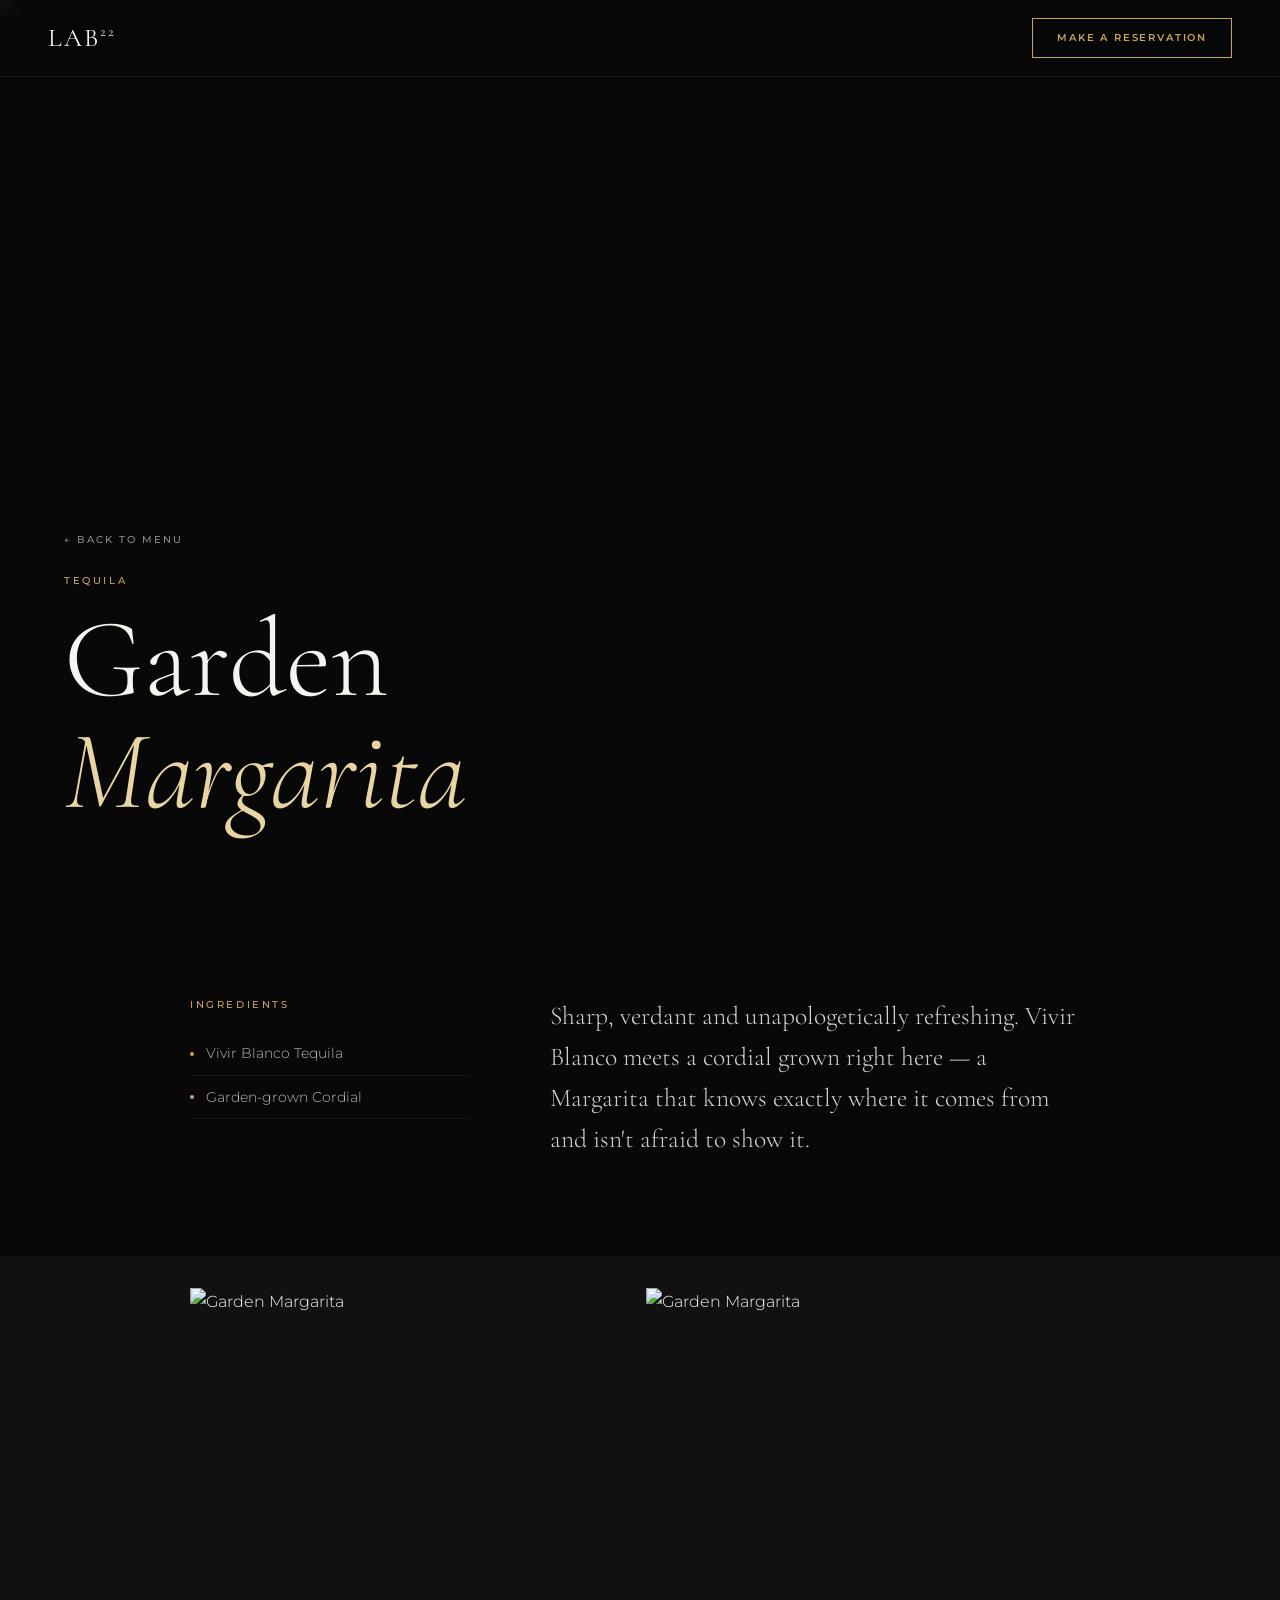
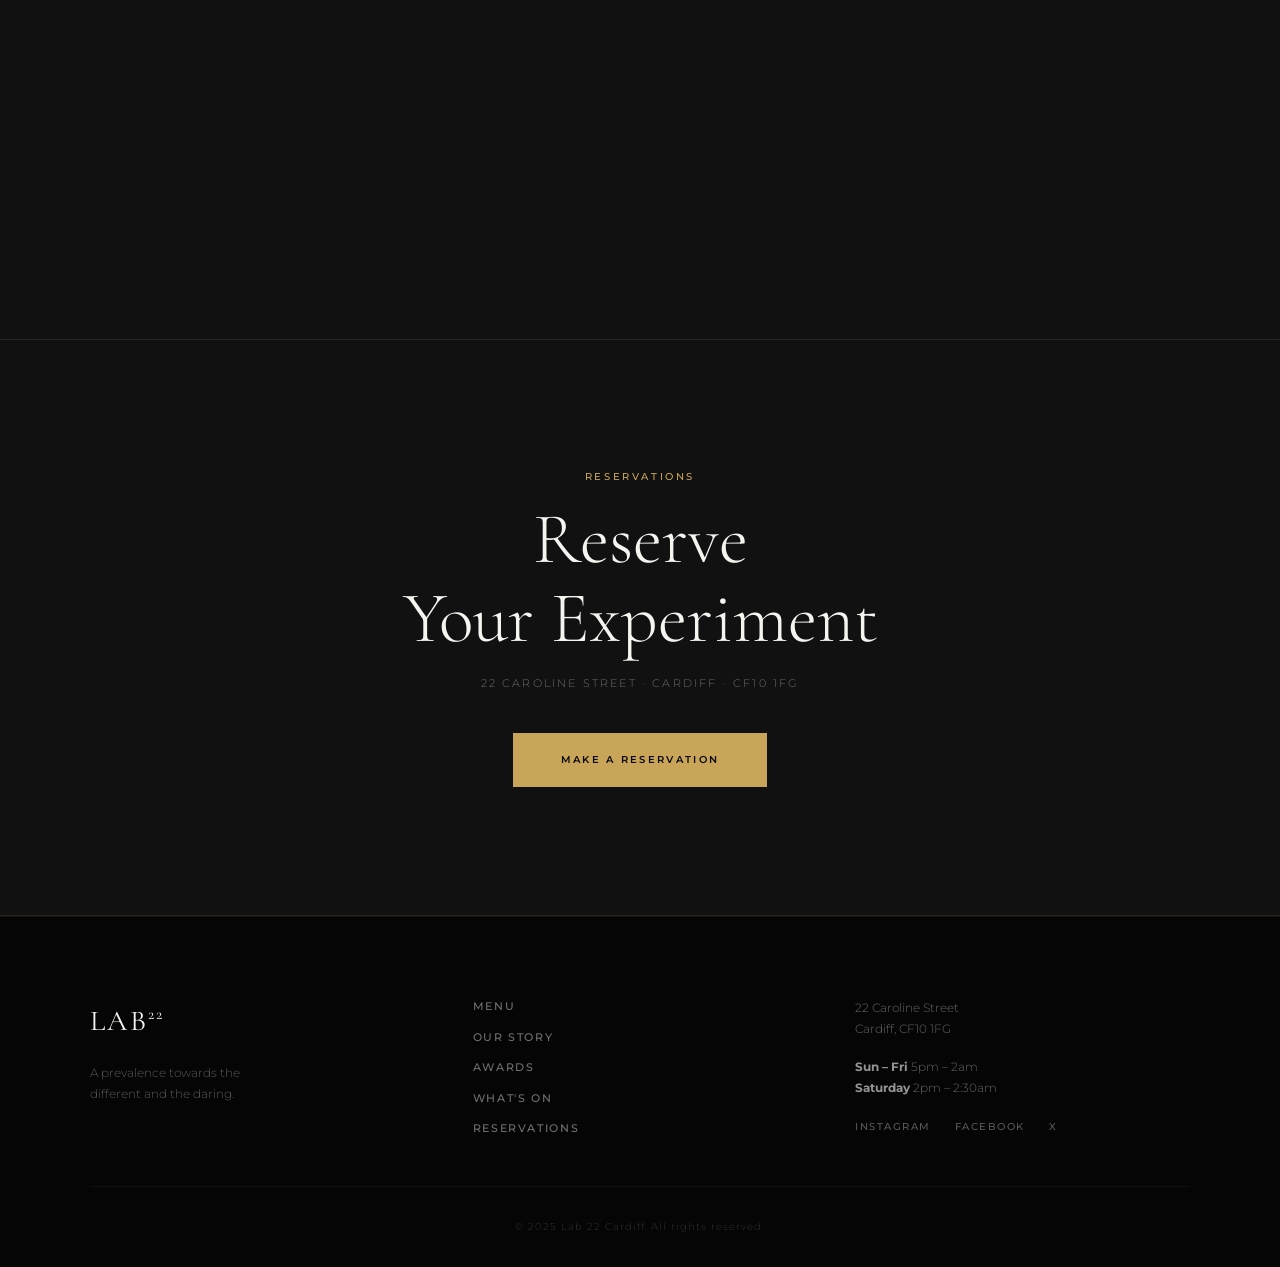
==== cocktails/garden-margarita.html @ 40f76f2b "Add real cocktail content, detail pages, and tighten hero nav - Replace placeholder cocktail cards w" ====
<!DOCTYPE html>
<html lang="en">
<head>
  <meta charset="UTF-8">
  <meta name="viewport" content="width=device-width, initial-scale=1.0">
  <title>Garden Margarita — Lab 22 Cardiff</title>
  <link rel="preconnect" href="https://fonts.googleapis.com">
  <link rel="preconnect" href="https://fonts.gstatic.com" crossorigin>
  <link href="https://fonts.googleapis.com/css2?family=Cormorant+Garamond:ital,wght@0,300;0,400;0,500;0,600;1,300;1,400&family=Montserrat:wght@200;300;400;500;600&display=swap" rel="stylesheet">
  <link rel="stylesheet" href="../css/styles.css">
  <style>
    /* ---- Cocktail detail page styles ---- */
    .cocktail-hero {
      position: relative;
      height: 100svh;
      min-height: 560px;
      overflow: hidden;
      display: flex;
      align-items: flex-end;
    }
    .cocktail-hero-img {
      position: absolute;
      inset: 0;
    }
    .cocktail-hero-img img {
      width: 100%;
      height: 100%;
      object-fit: cover;
      display: block;
    }
    .cocktail-hero-overlay {
      position: absolute;
      inset: 0;
      background: linear-gradient(
        to bottom,
        rgba(8,8,8,0.35) 0%,
        rgba(8,8,8,0.25) 40%,
        rgba(8,8,8,0.8) 100%
      );
      z-index: 1;
    }
    .cocktail-hero-content {
      position: relative;
      z-index: 2;
      padding: 0 1.5rem 7vh;
      width: 100%;
    }
    .back-link {
      display: inline-flex;
      align-items: center;
      gap: 0.5rem;
      font-family: var(--font-sans);
      font-size: 0.62rem;
      font-weight: 500;
      letter-spacing: 0.2em;
      text-transform: uppercase;
      color: rgba(245,245,240,0.55);
      margin-bottom: 1.5rem;
      transition: color 0.3s ease;
    }
    .back-link:hover { color: var(--gold); }
    .cocktail-hero-title {
      font-family: var(--font-serif);
      font-size: clamp(3rem, 10vw, 7rem);
      font-weight: 300;
      line-height: 1.0;
      color: var(--white);
    }
    .cocktail-hero-title em {
      font-style: italic;
      color: var(--gold-light);
    }

    /* ---- Body ---- */
    .cocktail-body {
      background: var(--black);
      padding: 4rem 1.5rem;
    }
    .cocktail-body-inner {
      max-width: 900px;
      margin: 0 auto;
      display: grid;
      grid-template-columns: 1fr;
      gap: 3rem;
    }
    .cocktail-ingredients ul {
      list-style: none;
      margin-top: 1.2rem;
    }
    .cocktail-ingredients li {
      font-family: var(--font-sans);
      font-size: 0.85rem;
      font-weight: 300;
      color: rgba(245,245,240,0.75);
      padding: 0.6rem 0;
      border-bottom: 1px solid rgba(201,165,90,0.1);
      display: flex;
      align-items: center;
      gap: 0.75rem;
    }
    .cocktail-ingredients li::before {
      content: '';
      display: block;
      width: 4px;
      height: 4px;
      background: var(--gold);
      border-radius: 50%;
      flex-shrink: 0;
    }
    .cocktail-description p {
      font-family: var(--font-serif);
      font-size: clamp(1.2rem, 3vw, 1.6rem);
      font-weight: 300;
      line-height: 1.6;
      color: rgba(245,245,240,0.85);
    }

    /* ---- Gallery ---- */
    .cocktail-gallery {
      background: var(--deep);
      padding: 2rem 1.5rem 4rem;
    }
    .gallery-grid {
      display: grid;
      grid-template-columns: repeat(2, 1fr);
      gap: 0.75rem;
      max-width: 900px;
      margin: 0 auto;
    }
    .gallery-grid img {
      width: 100%;
      aspect-ratio: 4/5;
      object-fit: cover;
      display: block;
    }

    @media (min-width: 768px) {
      .cocktail-hero-content { padding: 0 4rem 8vh; }
      .cocktail-body { padding: 6rem 4rem; }
      .cocktail-body-inner {
        grid-template-columns: 280px 1fr;
        gap: 5rem;
        align-items: start;
      }
      .cocktail-gallery { padding: 2rem 4rem 6rem; }
      .gallery-grid { grid-template-columns: repeat(2, 1fr); }
    }
  </style>
</head>
<body>

  <!-- HEADER -->
  <header class="site-header scrolled" id="site-header">
    <a href="/" class="header-logo" aria-label="Lab 22 Home">
      <span class="logo-text">LAB<sup>22</sup></span>
    </a>
    <a href="/#reservations" class="btn-reservation">Make a Reservation</a>
  </header>

  <!-- COCKTAIL HERO -->
  <section class="cocktail-hero">
    <div class="cocktail-hero-img">
      <img src="https://res.cloudinary.com/duxn1mxq5/image/upload/v1781178315/Screenshot_2026-06-11_124118_uqlfzp.png" alt="Garden Margarita">
    </div>
    <div class="cocktail-hero-overlay"></div>
    <div class="cocktail-hero-content">
      <a href="/" class="back-link">← Back to Menu</a>
      <p class="section-eyebrow">Tequila</p>
      <h1 class="cocktail-hero-title">Garden<br><em>Margarita</em></h1>
    </div>
  </section>

  <!-- COCKTAIL BODY -->
  <section class="cocktail-body">
    <div class="cocktail-body-inner">
      <div class="cocktail-ingredients" data-reveal>
        <p class="section-eyebrow">Ingredients</p>
        <ul>
          <li>Vivir Blanco Tequila</li>
          <li>Garden-grown Cordial</li>
        </ul>
      </div>
      <div class="cocktail-description" data-reveal>
        <p>Sharp, verdant and unapologetically refreshing. Vivir Blanco meets a cordial grown right here — a Margarita that knows exactly where it comes from and isn't afraid to show it.</p>
      </div>
    </div>
  </section>

  <!-- GALLERY -->
  <section class="cocktail-gallery">
    <div class="gallery-grid">
      <img src="https://res.cloudinary.com/duxn1mxq5/image/upload/v1781177519/Screenshot_2026-06-11_122913_gbloej.png" alt="Garden Margarita" loading="lazy">
      <img src="https://res.cloudinary.com/duxn1mxq5/image/upload/v1781178315/Screenshot_2026-06-11_124118_uqlfzp.png" alt="Garden Margarita" loading="lazy">
    </div>
  </section>

  <!-- RESERVATION CTA -->
  <section class="reservation-section" id="reservations">
    <div class="reservation-content" data-reveal>
      <p class="section-eyebrow">Reservations</p>
      <h2 class="section-title">Reserve<br>Your Experiment</h2>
      <p class="reservation-address">22 Caroline Street · Cardiff · CF10 1FG</p>
      <a href="https://www.lab22cardiff.com/contact/" class="btn-gold btn-large" target="_blank" rel="noopener">Make a Reservation</a>
    </div>
  </section>

  <!-- FOOTER -->
  <footer class="site-footer">
    <div class="footer-inner">
      <div class="footer-brand">
        <span class="logo-text footer-logo">LAB<sup>22</sup></span>
        <p>A prevalence towards the<br>different and the daring.</p>
      </div>
      <nav class="footer-links" aria-label="Footer navigation">
        <a href="/#cocktails">Menu</a>
        <a href="/#story">Our Story</a>
        <a href="/#awards">Awards</a>
        <a href="/#whats-on">What's On</a>
        <a href="/#reservations">Reservations</a>
      </nav>
      <div class="footer-info">
        <address>22 Caroline Street<br>Cardiff, CF10 1FG</address>
        <p class="footer-hours">
          <strong>Sun – Fri</strong> 5pm – 2am<br>
          <strong>Saturday</strong> 2pm – 2:30am
        </p>
        <div class="footer-social">
          <a href="https://www.instagram.com/lab22cardiff/" target="_blank" rel="noopener">Instagram</a>
          <a href="#" target="_blank" rel="noopener">Facebook</a>
          <a href="#" target="_blank" rel="noopener">X</a>
        </div>
      </div>
    </div>
    <div class="footer-bottom">
      <p>© 2025 Lab 22 Cardiff. All rights reserved.</p>
    </div>
  </footer>

  <script>
    // Scroll reveal
    (function() {
      const els = document.querySelectorAll('[data-reveal]');
      if (!window.IntersectionObserver) { els.forEach(el => el.classList.add('revealed')); return; }
      const obs = new IntersectionObserver(entries => {
        entries.forEach(e => { if (e.isIntersecting) { e.target.classList.add('revealed'); obs.unobserve(e.target); } });
      }, { threshold: 0.1, rootMargin: '0px 0px -40px 0px' });
      els.forEach(el => obs.observe(el));
    }());
  </script>
</body>
</html>
---- css/styles.css ----
/* ================================================
   LAB 22 — STYLESHEET  (mobile-first)
   Breakpoints: 480px | 768px | 1024px | 1280px
   ================================================ */

/* --- Custom properties --- */
:root {
  --black:       #080808;
  --deep:        #111111;
  --gold:        #c9a55a;
  --gold-light:  #e8d5a3;
  --gold-dark:   #8a6d2f;
  --white:       #f5f5f0;

  --accent-1: #e8a87c;
  --accent-2: #7ec8a0;
  --accent-3: #a8c4e0;
  --accent-4: #d4a0c8;

  --font-serif: 'Cormorant Garamond', Georgia, serif;
  --font-sans:  'Montserrat', sans-serif;

  --ease: 0.4s ease;
}

/* --- Reset --- */
*, *::before, *::after { box-sizing: border-box; margin: 0; padding: 0; }
html { scroll-behavior: smooth; -webkit-text-size-adjust: 100%; }
body {
  background: var(--black);
  color: var(--white);
  font-family: var(--font-sans);
  font-weight: 300;
  line-height: 1.7;
  overflow-x: hidden;
}
a  { text-decoration: none; color: inherit; }
img { max-width: 100%; display: block; }
address { font-style: normal; }
sup { font-size: 0.55em; vertical-align: super; }

/* ------------------------------------------------
   SHARED TYPOGRAPHY
   ------------------------------------------------ */
.section-eyebrow {
  font-family: var(--font-sans);
  font-size: 0.65rem;
  font-weight: 500;
  letter-spacing: 0.25em;
  text-transform: uppercase;
  color: var(--gold);
  margin-bottom: 0.9rem;
}

.section-title {
  font-family: var(--font-serif);
  font-size: clamp(2.2rem, 8vw, 4.5rem);
  font-weight: 300;
  line-height: 1.1;
  margin-bottom: 1.25rem;
}
.section-title em { font-style: italic; color: var(--gold-light); }

.section-sub {
  font-size: 0.88rem;
  color: rgba(245,245,240,0.65);
  line-height: 1.7;
  max-width: 460px;
}

/* ------------------------------------------------
   BUTTONS
   ------------------------------------------------ */
.btn-gold {
  display: inline-block;
  background: var(--gold);
  color: var(--black);
  font-family: var(--font-sans);
  font-size: 0.65rem;
  font-weight: 600;
  letter-spacing: 0.22em;
  text-transform: uppercase;
  padding: 1rem 2.2rem;
  transition: background var(--ease), transform 0.2s ease;
  -webkit-tap-highlight-color: transparent;
}
.btn-gold:hover, .btn-gold:focus-visible {
  background: var(--gold-light);
  transform: translateY(-2px);
}
.btn-gold.btn-large { padding: 1.15rem 3rem; }

.btn-outline {
  display: inline-block;
  border: 1px solid var(--gold);
  color: var(--gold);
  font-family: var(--font-sans);
  font-size: 0.65rem;
  font-weight: 500;
  letter-spacing: 0.22em;
  text-transform: uppercase;
  padding: 0.9rem 2rem;
  transition: background var(--ease), color var(--ease);
  -webkit-tap-highlight-color: transparent;
}
.btn-outline:hover, .btn-outline:focus-visible {
  background: var(--gold);
  color: var(--black);
}

/* ------------------------------------------------
   PLACEHOLDER IMAGES
   ------------------------------------------------ */
.img-placeholder {
  width: 100%;
  height: 100%;
  background: linear-gradient(135deg, #1a1a1a 0%, #0d0d0d 50%, #1c1510 100%);
  display: flex;
  flex-direction: column;
  align-items: center;
  justify-content: center;
  border: 1px solid rgba(201,165,90,0.12);
  position: relative;
  overflow: hidden;
}
.img-placeholder::before {
  content: '';
  position: absolute;
  inset: 0;
  background:
    repeating-linear-gradient(0deg, transparent, transparent 39px,
      rgba(201,165,90,0.04) 39px, rgba(201,165,90,0.04) 40px),
    repeating-linear-gradient(90deg, transparent, transparent 39px,
      rgba(201,165,90,0.04) 39px, rgba(201,165,90,0.04) 40px);
}
.img-label {
  font-family: var(--font-sans);
  font-size: 0.7rem;
  font-weight: 600;
  letter-spacing: 0.3em;
  color: var(--gold);
  opacity: 0.55;
  position: relative;
  z-index: 1;
}
.img-spec {
  font-family: var(--font-sans);
  font-size: 0.58rem;
  letter-spacing: 0.15em;
  color: rgba(201,165,90,0.35);
  margin-top: 0.35rem;
  position: relative;
  z-index: 1;
}

/* ================================================
   HEADER
   ================================================ */
.site-header {
  position: fixed;
  top: 0; left: 0; right: 0;
  z-index: 200;
  display: flex;
  align-items: center;
  justify-content: space-between;
  padding: 1.1rem 1.25rem;
  transition: background var(--ease), padding var(--ease), backdrop-filter var(--ease);
}
.site-header.scrolled {
  background: rgba(8,8,8,0.94);
  backdrop-filter: blur(12px);
  -webkit-backdrop-filter: blur(12px);
  padding: 0.85rem 1.25rem;
  border-bottom: 1px solid rgba(201,165,90,0.1);
}

.logo-text {
  font-family: var(--font-serif);
  font-size: 1.35rem;
  font-weight: 400;
  letter-spacing: 0.08em;
  color: var(--white);
  transition: color var(--ease);
}
.header-logo:hover .logo-text,
.header-logo:focus-visible .logo-text { color: var(--gold); }

.btn-reservation {
  font-family: var(--font-sans);
  font-size: 0.58rem;
  font-weight: 600;
  letter-spacing: 0.18em;
  text-transform: uppercase;
  color: var(--gold);
  border: 1px solid var(--gold);
  padding: 0.55rem 1rem;
  transition: background var(--ease), color var(--ease);
  white-space: nowrap;
  -webkit-tap-highlight-color: transparent;
}
.btn-reservation:hover, .btn-reservation:focus-visible {
  background: var(--gold);
  color: var(--black);
}

@media (min-width: 768px) {
  .site-header { padding: 1.5rem 3rem; }
  .site-header.scrolled { padding: 1rem 3rem; }
  .logo-text { font-size: 1.6rem; }
  .btn-reservation { font-size: 0.63rem; padding: 0.65rem 1.5rem; }
}

/* ================================================
   HERO
   ================================================ */
.hero {
  position: relative;
  width: 100%;
  height: 100svh; /* small viewport height — better on mobile */
  min-height: 580px;
  overflow: hidden;
  display: flex;
  align-items: flex-end;
  justify-content: center;
}

/* --- Slides --- */
.hero-slides {
  position: absolute;
  inset: 0;
}
.hero-slide {
  position: absolute;
  inset: 0;
  opacity: 0;
  transition: opacity 1.5s ease;
}
.hero-slide.active { opacity: 1; }
.hero-slide .img-placeholder { height: 100%; border: none; }

/* --- Overlay --- */
.hero-overlay {
  position: absolute;
  inset: 0;
  background: linear-gradient(
    to bottom,
    rgba(8,8,8,0.15) 0%,
    rgba(8,8,8,0.3)  35%,
    rgba(8,8,8,0.72) 100%
  );
  z-index: 2;
}

/* --- Floating nav --- */
.hero-nav {
  position: absolute;
  inset: 0;
  z-index: 10;
}
.hero-nav-item {
  position: absolute;
  font-family: var(--font-sans);
  font-size: 0.6rem;
  font-weight: 600;
  letter-spacing: 0.28em;
  text-transform: uppercase;
  color: var(--white);
  cursor: pointer;
  transition: color var(--ease);
  /* tap zone */
  padding: 0.6rem 0.4rem;
  -webkit-tap-highlight-color: transparent;
}
.hero-nav-item:hover,
.hero-nav-item:focus-visible { color: var(--gold); outline: none; }

/* Mobile: clustered near top, below header */
#nav-menu    { top: 16%; left: 8%;  animation: hero-pulse 3.2s ease-in-out infinite 0s;   }
#nav-story   { top: 13%; left: 42%; animation: hero-pulse 4.1s ease-in-out infinite 0.8s; }
#nav-awards  { top: 20%; left: 63%; animation: hero-pulse 3.7s ease-in-out infinite 1.6s; }
#nav-whatson { top: 23%; left: 24%; animation: hero-pulse 4.5s ease-in-out infinite 0.4s; }

@media (min-width: 768px) {
  .hero-nav-item { font-size: 0.65rem; letter-spacing: 0.3em; }
  #nav-menu    { top: 17%; left: 16%; }
  #nav-story   { top: 13%; left: 34%; }
  #nav-awards  { top: 18%; left: 54%; }
  #nav-whatson { top: 22%; left: 70%; }
}

@keyframes hero-pulse {
  0%, 100% {
    transform: scale(1) translateY(0);
    opacity: 0.72;
    text-shadow: none;
  }
  50% {
    transform: scale(1.1) translateY(-3px);
    opacity: 1;
    text-shadow: 0 0 18px rgba(201,165,90,0.55);
  }
}

/* --- Hero content --- */
.hero-content {
  position: relative;
  z-index: 10;
  text-align: center;
  padding: 0 1.5rem 10vh;
  max-width: 720px;
  width: 100%;
}
.hero-eyebrow {
  font-family: var(--font-sans);
  font-size: 0.6rem;
  font-weight: 500;
  letter-spacing: 0.28em;
  text-transform: uppercase;
  color: var(--gold);
  margin-bottom: 1rem;
}
.hero-title {
  font-family: var(--font-serif);
  font-size: clamp(2.4rem, 9vw, 5.5rem);
  font-weight: 300;
  line-height: 1.1;
  color: var(--white);
  margin-bottom: 1.25rem;
}
.hero-title em { font-style: italic; color: var(--gold-light); }
.mobile-br { display: inline; }

@media (min-width: 480px) { .mobile-br { display: none; } }

.hero-sub {
  font-family: var(--font-sans);
  font-size: 0.62rem;
  font-weight: 400;
  letter-spacing: 0.2em;
  text-transform: uppercase;
  color: rgba(245,245,240,0.55);
}

/* --- Scroll indicator --- */
.scroll-indicator {
  position: absolute;
  bottom: 2rem;
  left: 50%;
  transform: translateX(-50%);
  z-index: 10;
}
.scroll-indicator span {
  display: block;
  width: 1px;
  height: 50px;
  background: linear-gradient(to bottom, var(--gold), transparent);
  animation: scroll-line 2s ease-in-out infinite;
}
@keyframes scroll-line {
  0%   { transform: scaleY(0); transform-origin: top; opacity: 1; }
  55%  { transform: scaleY(1); transform-origin: top; opacity: 1; }
  100% { transform: scaleY(1); transform-origin: top; opacity: 0; }
}

/* ================================================
   TICKER
   ================================================ */
.ticker-wrap {
  background: var(--gold);
  overflow: hidden;
  padding: 0.7rem 0;
}
.ticker {
  display: inline-flex;
  white-space: nowrap;
  animation: ticker-scroll 22s linear infinite;
}
.ticker span {
  font-family: var(--font-sans);
  font-size: 0.6rem;
  font-weight: 600;
  letter-spacing: 0.2em;
  text-transform: uppercase;
  color: var(--black);
  padding: 0 1.8rem;
}
.ticker .sep { color: rgba(0,0,0,0.35); padding: 0 0.5rem; }

@keyframes ticker-scroll {
  0%   { transform: translateX(0); }
  100% { transform: translateX(-50%); }
}

/* ================================================
   COCKTAILS SECTION
   ================================================ */
.cocktails-section {
  padding: 5rem 1.25rem;
  background: var(--black);
}

.section-header {
  text-align: center;
  margin-bottom: 3rem;
}
.section-header .section-sub { margin: 0 auto; }

/* Mobile: single column stacked */
.cocktails-grid {
  display: grid;
  grid-template-columns: 1fr;
  gap: 1.25rem;
  max-width: 1200px;
  margin: 0 auto;
}

.cocktail-card {
  position: relative;
  overflow: hidden;
}
.cocktail-link {
  display: block;
  position: relative;
  overflow: hidden;
  -webkit-tap-highlight-color: transparent;
}
.cocktail-img {
  height: 320px;
  overflow: hidden;
  transition: transform 0.6s ease;
}
.cocktail-img img {
  width: 100%;
  height: 100%;
  object-fit: cover;
  display: block;
  transition: transform 0.6s ease;
}
.cocktail-card:hover .cocktail-img img,
.cocktail-card:focus-within .cocktail-img img { transform: scale(1.05); }

.cocktail-info {
  position: absolute;
  bottom: 0; left: 0; right: 0;
  padding: 1.5rem;
  background: linear-gradient(to top, rgba(8,8,8,0.92) 0%, transparent 100%);
}
.cocktail-category {
  display: inline-block;
  font-family: var(--font-sans);
  font-size: 0.58rem;
  font-weight: 600;
  letter-spacing: 0.2em;
  text-transform: uppercase;
  color: var(--cat-color, var(--gold));
  border-bottom: 1px solid var(--cat-color, var(--gold));
  padding-bottom: 0.2rem;
  margin-bottom: 0.5rem;
}
.cocktail-info h3 {
  font-family: var(--font-serif);
  font-size: 1.35rem;
  font-weight: 400;
  color: var(--white);
  margin-bottom: 0.25rem;
}
.cocktail-info p {
  font-size: 0.68rem;
  letter-spacing: 0.1em;
  color: rgba(245,245,240,0.55);
}

.section-cta {
  text-align: center;
  margin-top: 3rem;
}

/* Tablet: 2-col, Desktop: 3-col */
@media (min-width: 600px) {
  .cocktails-grid { grid-template-columns: repeat(2, 1fr); }
  .cocktail-img { height: 400px; }
}
@media (min-width: 1024px) {
  .cocktails-section { padding: 8rem 4rem; }
  .cocktails-grid { grid-template-columns: repeat(3, 1fr); gap: 1.5rem; }
  .cocktail-img { height: 480px; }
}

/* ================================================
   OUR STORY
   ================================================ */
.story-section {
  position: relative;
  min-height: 70vh;
  display: flex;
  align-items: flex-end;
}
.story-bg {
  position: absolute;
  inset: 0;
  height: 100%;
}
.story-overlay {
  position: absolute;
  inset: 0;
  background: linear-gradient(
    to top,
    rgba(8,8,8,0.95) 30%,
    rgba(8,8,8,0.5)  70%,
    rgba(8,8,8,0.25) 100%
  );
  z-index: 1;
}
.story-content {
  position: relative;
  z-index: 2;
  max-width: 600px;
  padding: 3rem 1.5rem;
}
.story-content p {
  color: rgba(245,245,240,0.72);
  margin-bottom: 2rem;
  font-size: 0.92rem;
  line-height: 1.85;
  max-width: 480px;
}

/* Desktop: left-aligned content on left side */
@media (min-width: 768px) {
  .story-section { min-height: 85vh; align-items: center; }
  .story-overlay {
    background: linear-gradient(
      to right,
      rgba(8,8,8,0.9) 40%,
      rgba(8,8,8,0.3) 100%
    );
  }
  .story-content { padding: 5rem 4rem 5rem 5rem; }
}

/* ================================================
   AWARDS
   ================================================ */
.awards-section {
  position: relative;
  min-height: 60vh;
  display: flex;
  align-items: center;
  justify-content: center;
}
.awards-bg {
  position: absolute;
  inset: 0;
  height: 100%;
}
.awards-overlay {
  position: absolute;
  inset: 0;
  background: rgba(8,8,8,0.75);
  z-index: 1;
}
.awards-content {
  position: relative;
  z-index: 2;
  text-align: center;
  padding: 4rem 1.5rem;
  width: 100%;
}

/* Mobile: stacked list */
.awards-list {
  display: flex;
  flex-direction: column;
  align-items: center;
  gap: 2.5rem;
  margin-top: 3rem;
}
.award-item { max-width: 240px; }
.award-year {
  font-family: var(--font-sans);
  font-size: 0.62rem;
  font-weight: 600;
  letter-spacing: 0.25em;
  color: var(--gold);
  display: block;
  margin-bottom: 0.6rem;
}
.award-item h3 {
  font-family: var(--font-serif);
  font-size: 1.25rem;
  font-weight: 400;
  color: var(--white);
  margin-bottom: 0.4rem;
  line-height: 1.3;
}
.award-item p {
  font-size: 0.72rem;
  color: rgba(245,245,240,0.45);
  letter-spacing: 0.08em;
}

/* Tablet+: row */
@media (min-width: 700px) {
  .awards-list {
    flex-direction: row;
    justify-content: center;
    gap: 3rem;
    flex-wrap: wrap;
  }
  .awards-section { min-height: 70vh; }
}
@media (min-width: 1024px) {
  .awards-list { gap: 5rem; }
}

/* ================================================
   WHAT'S ON
   ================================================ */
.whats-on-section {
  position: relative;
  min-height: 70vh;
  display: flex;
  align-items: flex-end;
  justify-content: flex-end;
}
.whats-on-bg {
  position: absolute;
  inset: 0;
  height: 100%;
}
.whats-on-overlay {
  position: absolute;
  inset: 0;
  background: linear-gradient(
    to top,
    rgba(8,8,8,0.95) 35%,
    rgba(8,8,8,0.5)  70%,
    rgba(8,8,8,0.2) 100%
  );
  z-index: 1;
}
.whats-on-content {
  position: relative;
  z-index: 2;
  padding: 3rem 1.5rem;
  max-width: 600px;
  width: 100%;
}
.whats-on-content p {
  color: rgba(245,245,240,0.72);
  margin-bottom: 1.5rem;
  font-size: 0.92rem;
  line-height: 1.85;
}
.event-details {
  display: flex;
  align-items: center;
  flex-wrap: wrap;
  gap: 0.6rem;
  font-family: var(--font-sans);
  font-size: 0.65rem;
  font-weight: 500;
  letter-spacing: 0.15em;
  text-transform: uppercase;
  color: var(--gold);
  margin-bottom: 2rem;
}
.event-details .sep { color: rgba(201,165,90,0.35); }

@media (min-width: 768px) {
  .whats-on-section { min-height: 85vh; align-items: center; }
  .whats-on-overlay {
    background: linear-gradient(
      to left,
      rgba(8,8,8,0.9) 40%,
      rgba(8,8,8,0.3) 100%
    );
  }
  .whats-on-content { padding: 5rem 5rem 5rem 4rem; }
}

/* ================================================
   RESERVATION CTA
   ================================================ */
.reservation-section {
  background: var(--deep);
  border-top: 1px solid rgba(201,165,90,0.12);
  border-bottom: 1px solid rgba(201,165,90,0.12);
  padding: 6rem 1.5rem;
  text-align: center;
}
.reservation-content .section-title { margin-bottom: 1rem; }
.reservation-address {
  font-size: 0.68rem;
  letter-spacing: 0.2em;
  text-transform: uppercase;
  color: rgba(245,245,240,0.4);
  margin-bottom: 2.5rem;
}

@media (min-width: 768px) {
  .reservation-section { padding: 8rem 2rem; }
}

/* ================================================
   FOOTER
   ================================================ */
.site-footer {
  background: #050505;
  padding: 4rem 1.5rem 2rem;
  border-top: 1px solid rgba(201,165,90,0.08);
}

/* Mobile: stacked */
.footer-inner {
  display: grid;
  grid-template-columns: 1fr;
  gap: 2.5rem;
  max-width: 1100px;
  margin: 0 auto 3rem;
}
.footer-logo {
  font-size: 1.8rem;
  display: block;
  margin-bottom: 1rem;
}
.footer-brand p {
  font-size: 0.78rem;
  color: rgba(245,245,240,0.35);
  line-height: 1.7;
}

.footer-links {
  display: flex;
  flex-direction: column;
  gap: 0.75rem;
}
.footer-links a {
  font-size: 0.68rem;
  font-weight: 500;
  letter-spacing: 0.15em;
  text-transform: uppercase;
  color: rgba(245,245,240,0.45);
  transition: color var(--ease);
}
.footer-links a:hover, .footer-links a:focus-visible { color: var(--gold); }

.footer-info address {
  font-size: 0.78rem;
  color: rgba(245,245,240,0.4);
  line-height: 1.7;
  margin-bottom: 1rem;
}
.footer-hours {
  font-size: 0.78rem;
  color: rgba(245,245,240,0.4);
  line-height: 1.7;
  margin-bottom: 1.25rem;
}
.footer-hours strong { color: rgba(245,245,240,0.6); }

.footer-social {
  display: flex;
  gap: 1.5rem;
}
.footer-social a {
  font-size: 0.62rem;
  font-weight: 500;
  letter-spacing: 0.15em;
  text-transform: uppercase;
  color: rgba(245,245,240,0.35);
  transition: color var(--ease);
}
.footer-social a:hover, .footer-social a:focus-visible { color: var(--gold); }

.footer-bottom {
  max-width: 1100px;
  margin: 0 auto;
  padding-top: 2rem;
  border-top: 1px solid rgba(201,165,90,0.07);
  text-align: center;
}
.footer-bottom p {
  font-size: 0.6rem;
  letter-spacing: 0.1em;
  color: rgba(245,245,240,0.18);
}

/* Tablet: 2-col footer */
@media (min-width: 600px) {
  .footer-inner { grid-template-columns: 1fr 1fr; gap: 2.5rem 3rem; }
  .footer-info  { grid-column: 1 / -1; }
}
/* Desktop: 3-col footer */
@media (min-width: 1024px) {
  .site-footer { padding: 5rem 4rem 2rem; }
  .footer-inner { grid-template-columns: 1fr 1fr 1fr; }
  .footer-info  { grid-column: auto; }
}

/* ================================================
   SCROLL REVEAL
   ================================================ */
[data-reveal] {
  opacity: 0;
  transform: translateY(28px);
  transition: opacity 0.75s ease, transform 0.75s ease;
}
[data-reveal].revealed {
  opacity: 1;
  transform: translateY(0);
}

/* Stagger delays */
[data-delay="0.15"] { transition-delay: 0.15s; }
[data-delay="0.2"]  { transition-delay: 0.2s;  }
[data-delay="0.3"]  { transition-delay: 0.3s;  }
[data-delay="0.4"]  { transition-delay: 0.4s;  }
[data-delay="0.7"]  { transition-delay: 0.7s;  }

/* ================================================
   REDUCED MOTION
   ================================================ */
@media (prefers-reduced-motion: reduce) {
  *, *::before, *::after {
    animation-duration: 0.01ms !important;
    transition-duration: 0.01ms !important;
  }
  .hero-slide { transition: none; }
}
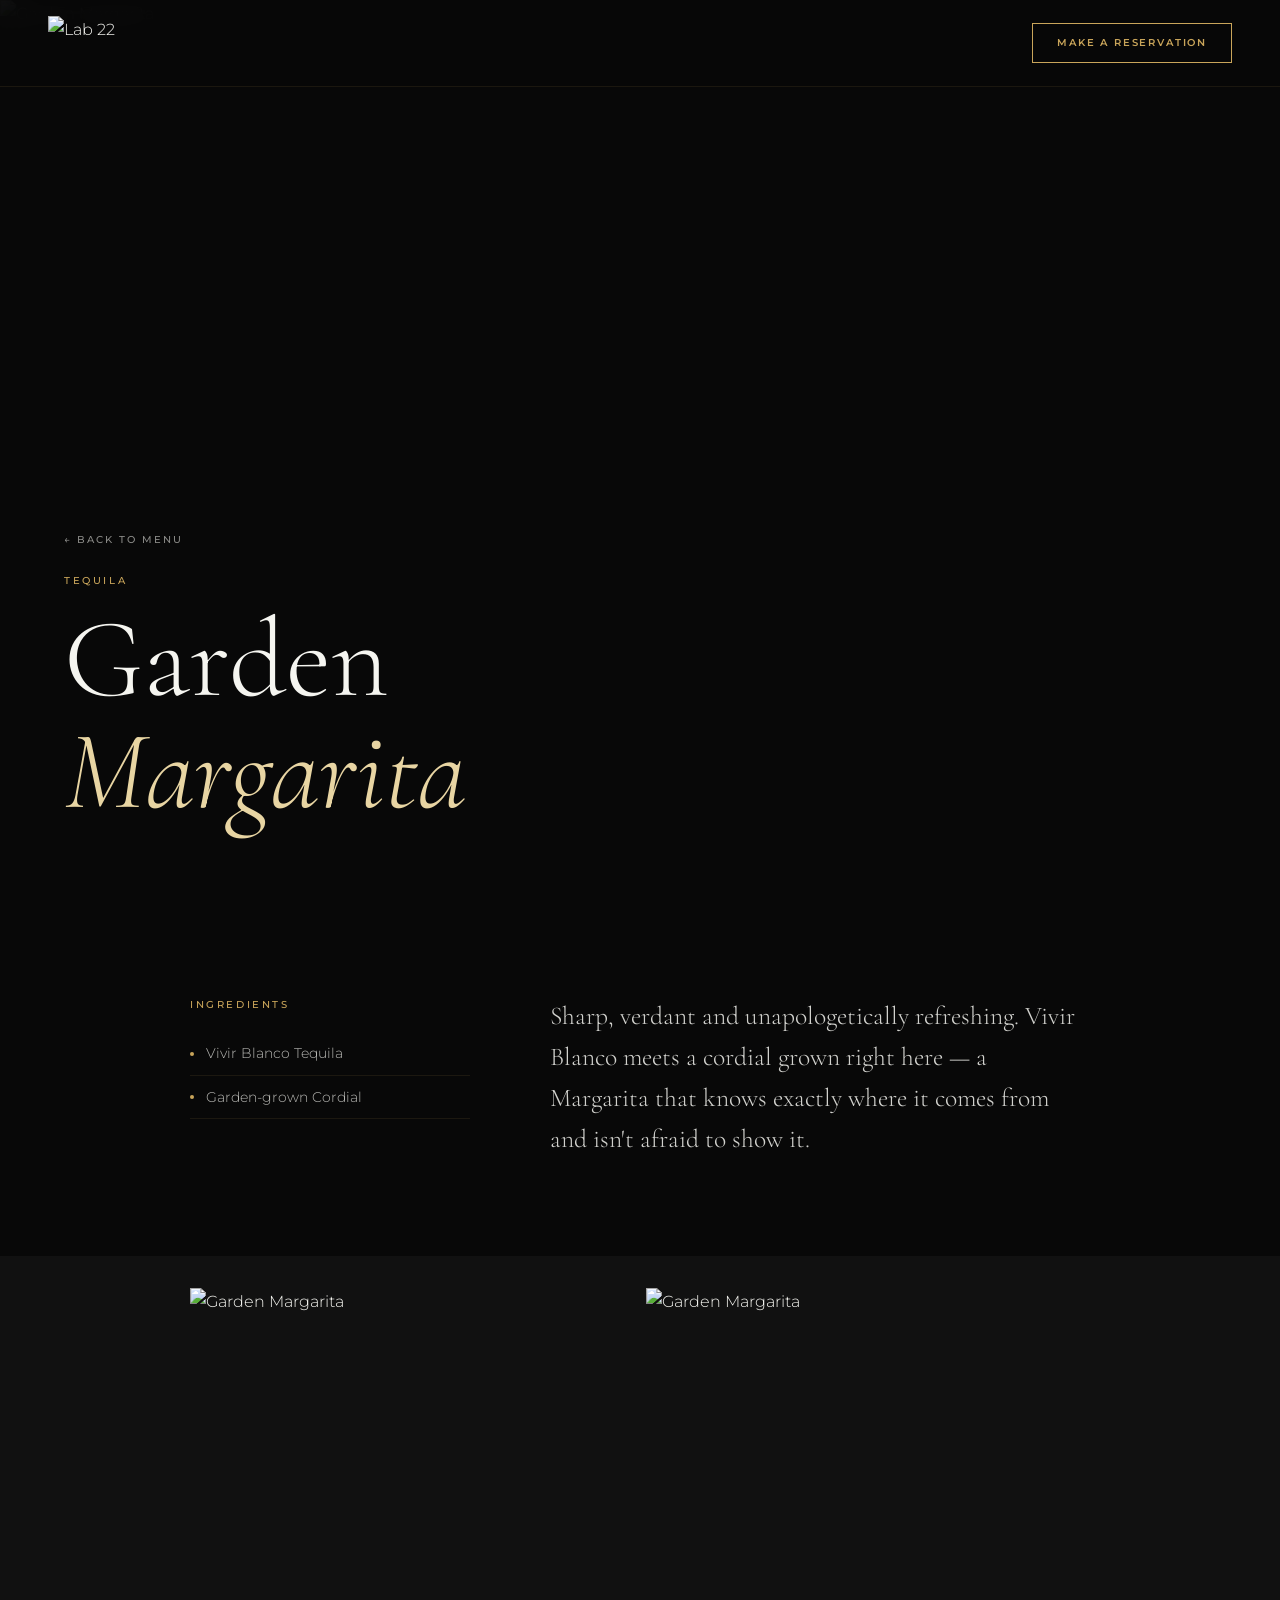
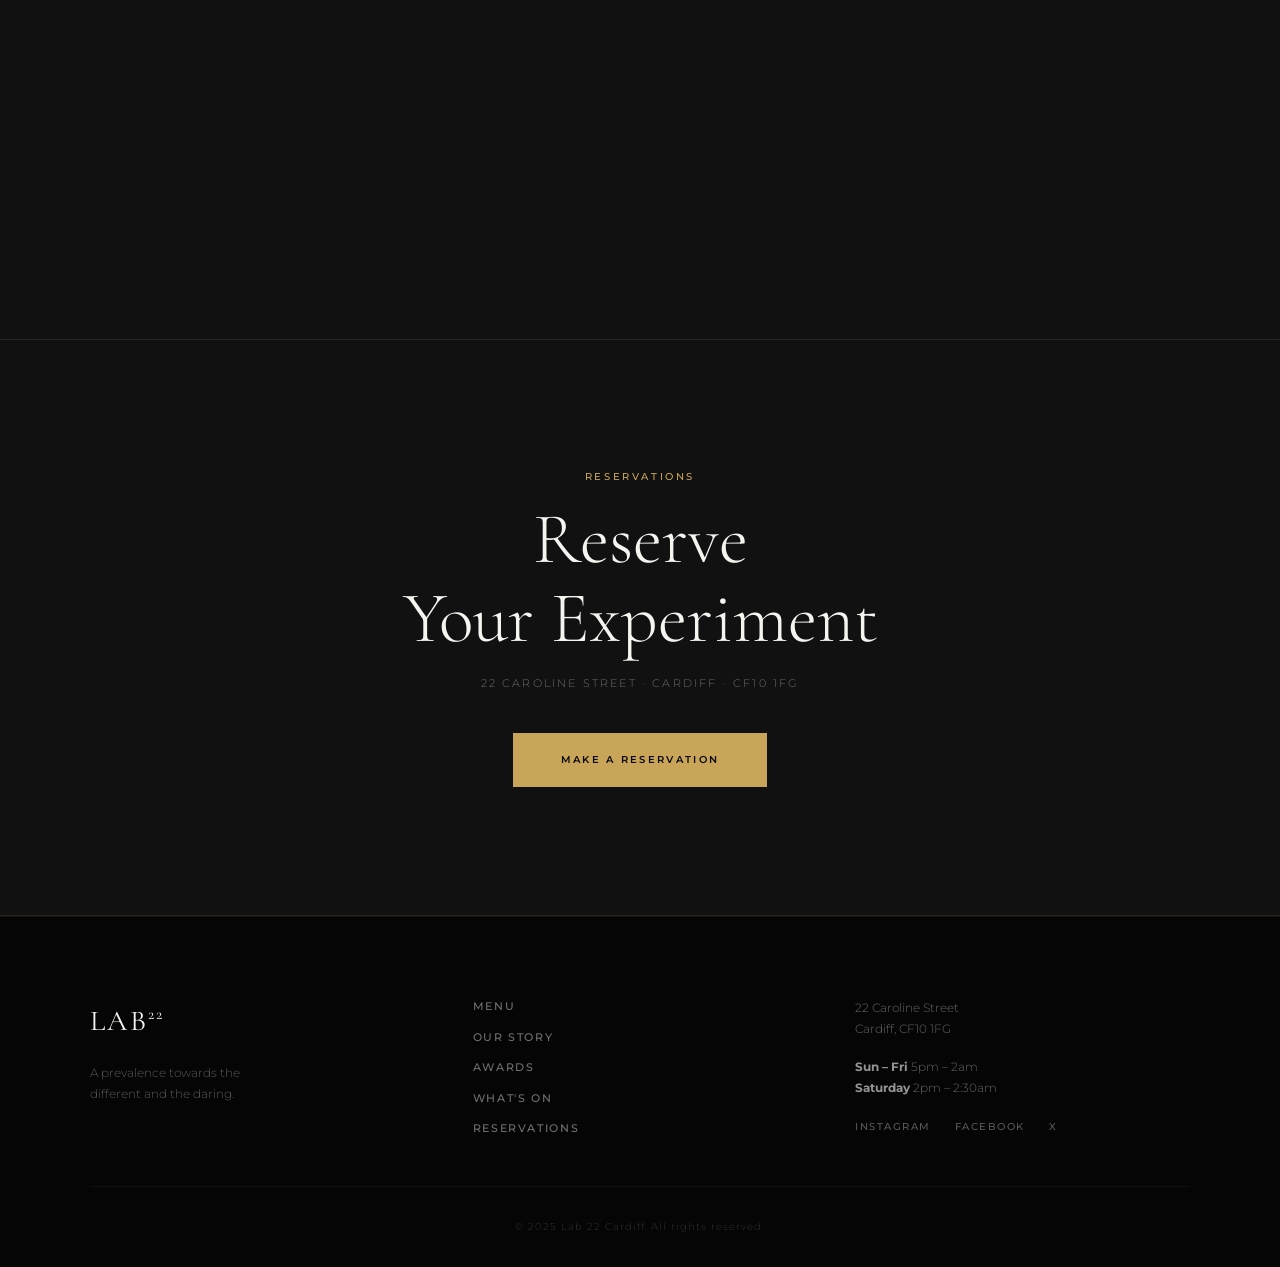
==== commit faa6be04: "Add Einstein logo, vivid ghosted glasses, drink-themed dust, tighter hero - Einstein logo PNG in hea" ====
--- a/cocktails/garden-margarita.html
+++ b/cocktails/garden-margarita.html
@@ -152,7 +152,7 @@
   <!-- HEADER -->
   <header class="site-header scrolled" id="site-header">
     <a href="/" class="header-logo" aria-label="Lab 22 Home">
-      <span class="logo-text">LAB<sup>22</sup></span>
+      <img src="https://res.cloudinary.com/duxn1mxq5/image/upload/v1781182356/ChatGPT_Image_Jun_11_2026_01_49_06_PM_l0qxnw.png" alt="Lab 22" class="logo-img">
     </a>
     <a href="/#reservations" class="btn-reservation">Make a Reservation</a>
   </header>
--- a/css/styles.css
+++ b/css/styles.css
@@ -185,6 +185,14 @@
 .header-logo:hover .logo-text,
 .header-logo:focus-visible .logo-text { color: var(--gold); }
 
+.logo-img {
+  height: 42px;
+  width: auto;
+  display: block;
+  transition: transform var(--ease);
+}
+.header-logo:hover .logo-img { transform: scale(1.05); }
+
 .btn-reservation {
   font-family: var(--font-sans);
   font-size: 0.58rem;
@@ -207,6 +215,7 @@
   .site-header { padding: 1.5rem 3rem; }
   .site-header.scrolled { padding: 1rem 3rem; }
   .logo-text { font-size: 1.6rem; }
+  .logo-img { height: 54px; }
   .btn-reservation { font-size: 0.63rem; padding: 0.65rem 1.5rem; }
 }
 
@@ -224,19 +233,90 @@
   justify-content: center;
 }
 
-/* --- Slides --- */
-.hero-slides {
-  position: absolute;
-  inset: 0;
-}
-.hero-slide {
-  position: absolute;
-  inset: 0;
+/* --- Atmospheric background --- */
+.hero-atmosphere {
+  position: absolute;
+  inset: -5%; /* oversized so the slow drift never shows edges */
+  background:
+    radial-gradient(ellipse 80% 60% at 70% 30%, rgba(201,165,90,0.10), transparent 60%),
+    radial-gradient(ellipse 70% 55% at 20% 20%, rgba(124,92,168,0.09), transparent 55%),
+    radial-gradient(ellipse 60% 50% at 25% 75%, rgba(138,109,47,0.08), transparent 55%),
+    radial-gradient(ellipse 50% 45% at 80% 80%, rgba(100,70,150,0.07), transparent 50%),
+    radial-gradient(ellipse 100% 100% at 50% 50%, #14101a 0%, var(--black) 75%);
+  animation: atmosphere-drift 30s ease-in-out infinite alternate;
+  will-change: transform;
+}
+.hero-bg-img {
+  position: absolute;
+  inset: 0;
+  width: 100%;
+  height: 100%;
+  object-fit: cover;
+  opacity: 0.85;
+}
+@keyframes atmosphere-drift {
+  0%   { transform: scale(1)    translate(0, 0); }
+  100% { transform: scale(1.08) translate(-1.5%, 1%); }
+}
+
+/* --- Particle canvas --- */
+.hero-particles {
+  position: absolute;
+  inset: 0;
+  width: 100%;
+  height: 100%;
+  z-index: 3;
+  pointer-events: none;
+}
+
+/* --- Cocktail glass carousel (ghosted, behind hero text) --- */
+.hero-glasses {
+  position: absolute;
+  inset: 0;
+  z-index: 4;
+  pointer-events: none;
+}
+/* Each layer fills the hero and centres its glass — the carousel
+   crossfades between them. Centring is done with flex (not transform)
+   so the JS parallax can own the layer's transform. */
+.glass-layer {
+  position: absolute;
+  inset: 0;
+  display: flex;
+  align-items: center;
+  justify-content: center;
+  padding-bottom: 8vh; /* optical centre, slightly above the copy */
   opacity: 0;
-  transition: opacity 1.5s ease;
-}
-.hero-slide.active { opacity: 1; }
-.hero-slide .img-placeholder { height: 100%; border: none; }
+  transition: opacity 2.2s ease;
+  will-change: transform, opacity;
+}
+.glass-layer.active { opacity: 0.45; }
+
+.glass-layer img {
+  height: min(62vh, 560px);
+  width: auto;
+  max-width: 86vw;
+  object-fit: contain;
+  /* saturation boost compensates for the translucency,
+     so the drink colour stays vivid while staying ghosted */
+  filter: saturate(1.65) contrast(1.06) drop-shadow(0 30px 60px rgba(0,0,0,0.7));
+  animation: glass-bob 7s ease-in-out infinite;
+}
+
+/* Staggered bob timing so the drinks feel organic, not synced */
+.glass-1 img { animation-duration: 6.5s; animation-delay: 0s;    }
+.glass-2 img { animation-duration: 7.8s; animation-delay: 1.2s;  }
+.glass-3 img { animation-duration: 5.9s; animation-delay: 2.1s;  }
+
+@keyframes glass-bob {
+  0%, 100% { transform: translateY(0)     rotate(-0.5deg); }
+  50%      { transform: translateY(-14px) rotate(0.5deg);  }
+}
+
+@media (min-width: 768px) {
+  .glass-layer.active { opacity: 0.48; }
+  .glass-layer img { height: min(72vh, 700px); }
+}
 
 /* --- Overlay --- */
 .hero-overlay {
@@ -245,10 +325,35 @@
   background: linear-gradient(
     to bottom,
     rgba(8,8,8,0.15) 0%,
-    rgba(8,8,8,0.3)  35%,
-    rgba(8,8,8,0.72) 100%
+    rgba(8,8,8,0.2)  35%,
+    rgba(8,8,8,0.78) 100%
   );
-  z-index: 2;
+  z-index: 5;
+}
+
+/* --- Shimmer sweep --- */
+.hero-shimmer {
+  position: absolute;
+  top: 0; bottom: 0;
+  width: 140px;
+  left: -200px;
+  background: linear-gradient(
+    100deg,
+    transparent 0%,
+    rgba(232,213,163,0.05) 40%,
+    rgba(232,213,163,0.12) 50%,
+    rgba(232,213,163,0.05) 60%,
+    transparent 100%
+  );
+  transform: skewX(-12deg);
+  z-index: 6;
+  pointer-events: none;
+  animation: shimmer-sweep 9s ease-in-out infinite;
+}
+@keyframes shimmer-sweep {
+  0%, 78% { left: -200px; opacity: 0; }
+  80%     { opacity: 1; }
+  98%, 100% { left: calc(100% + 200px); opacity: 0; }
 }
 
 /* --- Floating nav --- */
@@ -274,18 +379,18 @@
 .hero-nav-item:hover,
 .hero-nav-item:focus-visible { color: var(--gold); outline: none; }
 
-/* Mobile: clustered near top, below header */
-#nav-menu    { top: 16%; left: 8%;  animation: hero-pulse 3.2s ease-in-out infinite 0s;   }
-#nav-story   { top: 13%; left: 42%; animation: hero-pulse 4.1s ease-in-out infinite 0.8s; }
-#nav-awards  { top: 20%; left: 63%; animation: hero-pulse 3.7s ease-in-out infinite 1.6s; }
-#nav-whatson { top: 23%; left: 24%; animation: hero-pulse 4.5s ease-in-out infinite 0.4s; }
+/* Mobile: clustered, sitting lower so the gap to the hero copy is tight */
+#nav-menu    { top: 24%; left: 8%;  animation: hero-pulse 3.2s ease-in-out infinite 0s;   }
+#nav-story   { top: 21%; left: 42%; animation: hero-pulse 4.1s ease-in-out infinite 0.8s; }
+#nav-awards  { top: 28%; left: 63%; animation: hero-pulse 3.7s ease-in-out infinite 1.6s; }
+#nav-whatson { top: 31%; left: 24%; animation: hero-pulse 4.5s ease-in-out infinite 0.4s; }
 
 @media (min-width: 768px) {
   .hero-nav-item { font-size: 0.65rem; letter-spacing: 0.3em; }
-  #nav-menu    { top: 17%; left: 16%; }
-  #nav-story   { top: 13%; left: 34%; }
-  #nav-awards  { top: 18%; left: 54%; }
-  #nav-whatson { top: 22%; left: 70%; }
+  #nav-menu    { top: 25%; left: 16%; }
+  #nav-story   { top: 21%; left: 34%; }
+  #nav-awards  { top: 26%; left: 54%; }
+  #nav-whatson { top: 30%; left: 70%; }
 }
 
 @keyframes hero-pulse {
@@ -306,9 +411,16 @@
   position: relative;
   z-index: 10;
   text-align: center;
-  padding: 0 1.5rem 10vh;
+  padding: 0 1.5rem 18vh;
   max-width: 720px;
   width: 100%;
+  will-change: transform;
+  /* opacity-only entrance: transform stays free for the JS counter-parallax */
+  animation: hero-content-in 1.8s ease 0.3s both;
+}
+@keyframes hero-content-in {
+  from { opacity: 0; }
+  to   { opacity: 1; }
 }
 .hero-eyebrow {
   font-family: var(--font-sans);
